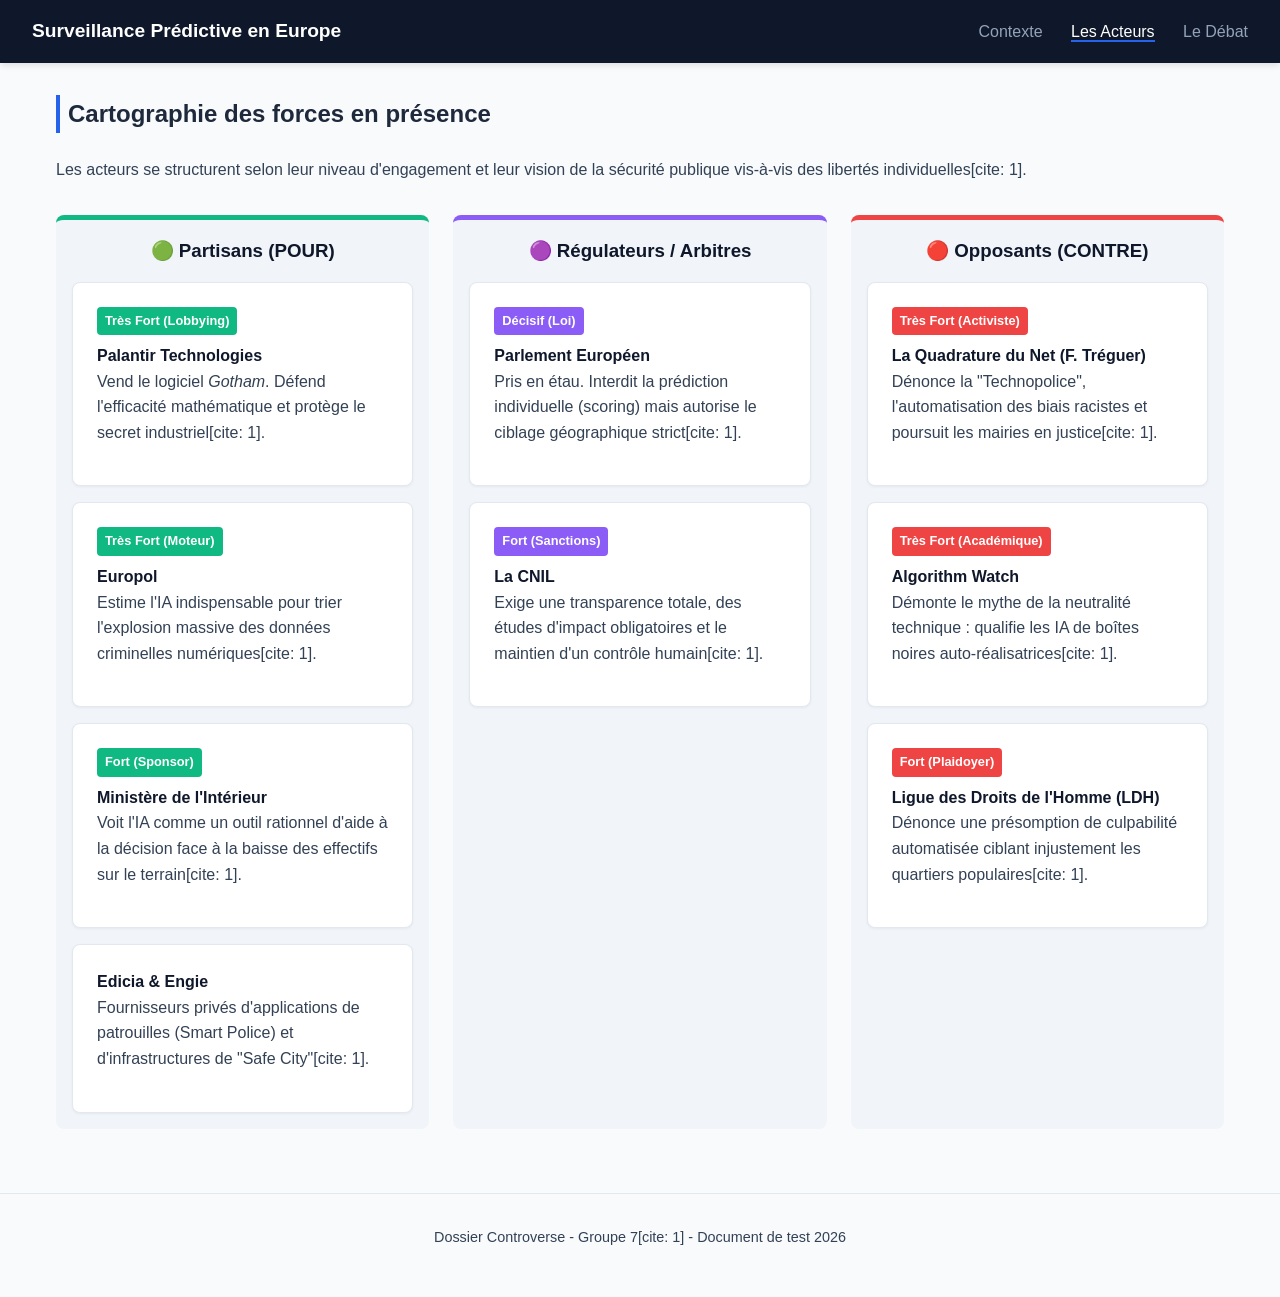
==== acteurs.html @ a868aa80 "Add files via upload" ====
<!-- acteurs.html -->
<!DOCTYPE html>
<html lang="fr">
<head>
    <meta charset="UTF-8">
    <meta name="viewport" content="width=device-width, initial-scale=1.0">
    <title>Les Acteurs - Surveillance Prédictive</title>
    <link rel="stylesheet" href="style.css">
    <style>
        .mapping-container {
            display: grid;
            grid-template-columns: 1fr 1fr 1fr;
            gap: 1.5rem;
            margin-top: 2rem;
        }
        .column {
            background: #f1f5f9;
            padding: 1rem;
            border-radius: 0.5rem;
            border-top: 5px solid #cbd5e1;
        }
        .column.pour-col { border-top-color: var(--pour); }
        .column.arbitre-col { border-top-color: var(--arbitre); }
        .column.contre-col { border-top-color: var(--contre); }
        .column h3 { text-align: center; margin-bottom: 1rem; }
    </style>
</head>
<body>

    <header>
        <h1>Surveillance Prédictive en Europe</h1>
        <nav>
            <a href="index.html">Contexte</a>
            <a href="acteurs.html" class="active">Les Acteurs</a>
            <a href="arguments.html">Le Débat</a>
        </nav>
    </header>

    <main>
        <h2>Cartographie des forces en présence</h2>
        <p>Les acteurs se structurent selon leur niveau d'engagement et leur vision de la sécurité publique vis-à-vis des libertés individuelles[cite: 1].</p>

        <div class="mapping-container">
            <!-- COLONNE POUR -->
            <div class="column pour-col">
                <h3>🟢 Partisans (POUR)</h3>
                
                <div class="card" style="margin-bottom: 1rem;">
                    <span class="badge pour">Très Fort (Lobbying)</span>
                    <h4>Palantir Technologies</h4>
                    <p>Vend le logiciel <i>Gotham</i>. Défend l'efficacité mathématique et protège le secret industriel[cite: 1].</p>
                </div>

                <div class="card" style="margin-bottom: 1rem;">
                    <span class="badge pour">Très Fort (Moteur)</span>
                    <h4>Europol</h4>
                    <p>Estime l'IA indispensable pour trier l'explosion massive des données criminelles numériques[cite: 1].</p>
                </div>

                <div class="card" style="margin-bottom: 1rem;">
                    <span class="badge pour">Fort (Sponsor)</span>
                    <h4>Ministère de l'Intérieur</h4>
                    <p>Voit l'IA comme un outil rationnel d'aide à la décision face à la baisse des effectifs sur le terrain[cite: 1].</p>
                </div>

                <div class="card">
                    <h4>Edicia & Engie</h4>
                    <p>Fournisseurs privés d'applications de patrouilles (Smart Police) et d'infrastructures de "Safe City"[cite: 1].</p>
                </div>
            </div>

            <!-- COLONNE ARBITRES -->
            <div class="column arbitre-col">
                <h3>🟣 Régulateurs / Arbitres</h3>
                
                <div class="card" style="margin-bottom: 1rem;">
                    <span class="badge arbitre">Décisif (Loi)</span>
                    <h4>Parlement Européen</h4>
                    <p>Pris en étau. Interdit la prédiction individuelle (scoring) mais autorise le ciblage géographique strict[cite: 1].</p>
                </div>

                <div class="card">
                    <span class="badge arbitre">Fort (Sanctions)</span>
                    <h4>La CNIL</h4>
                    <p>Exige une transparence totale, des études d'impact obligatoires et le maintien d'un contrôle humain[cite: 1].</p>
                </div>
            </div>

            <!-- COLONNE CONTRE -->
            <div class="column contre-col">
                <h3>🔴 Opposants (CONTRE)</h3>
                
                <div class="card" style="margin-bottom: 1rem;">
                    <span class="badge contre">Très Fort (Activiste)</span>
                    <h4>La Quadrature du Net (F. Tréguer)</h4>
                    <p>Dénonce la "Technopolice", l'automatisation des biais racistes et poursuit les mairies en justice[cite: 1].</p>
                </div>

                <div class="card" style="margin-bottom: 1rem;">
                    <span class="badge contre">Très Fort (Académique)</span>
                    <h4>Algorithm Watch</h4>
                    <p>Démonte le mythe de la neutralité technique : qualifie les IA de boîtes noires auto-réalisatrices[cite: 1].</p>
                </div>

                <div class="card">
                    <span class="badge contre">Fort (Plaidoyer)</span>
                    <h4>Ligue des Droits de l'Homme (LDH)</h4>
                    <p>Dénonce une présomption de culpabilité automatisée ciblant injustement les quartiers populaires[cite: 1].</p>
                </div>
            </div>
        </div>
    </main>

    <footer>
        <p>Dossier Controverse - Groupe 7[cite: 1] - Document de test 2026</p>
    </footer>

</body>
</html>
---- style.css ----
/* style.css */
:root {
    --bg-color: #f8fafc;
    --text-color: #0f172a;
    --primary: #2563eb;
    --primary-hover: #1d4ed8;
    --card-bg: #ffffff;
    --border: #e2e8f0;
    --pour: #10b981;
    --contre: #ef4444;
    --arbitre: #8b5cf6;
}

* {
    box-sizing: border-box;
    margin: 0;
    padding: 0;
    font-family: 'Segoe UI', Tahoma, Geneva, Verdana, sans-serif;
}

body {
    background-color: var(--bg-color);
    color: var(--text-color);
    line-height: 1.6;
}

header {
    background-color: #0f172a;
    color: white;
    position: sticky;
    top: 0;
    z-index: 100;
    padding: 1rem 2rem;
    display: flex;
    justify-content: space-between;
    align-items: center;
    box-shadow: 0 4px 6px -1px rgba(0, 0, 0, 0.1);
}

header h1 {
    font-size: 1.2rem;
}

nav a {
    color: #94a3b8;
    text-decoration: none;
    margin-left: 1.5rem;
    font-weight: 500;
    transition: color 0.2s;
}

nav a:hover, nav a.active {
    color: white;
    border-bottom: 2px solid var(--primary);
}

main {
    max-width: 1200px;
    margin: 2rem auto;
    padding: 0 1rem;
}

.hero {
    background: linear-gradient(135deg, #1e3a8a, #0f172a);
    color: white;
    padding: 3rem 2rem;
    border-radius: 0.75rem;
    margin-bottom: 2rem;
}

h2 {
    margin-bottom: 1.5rem;
    color: #1e293b;
    border-left: 4px solid var(--primary);
    padding-left: 0.5rem;
}

p {
    margin-bottom: 1rem;
    color: #334155;
}

/* Grilles et Cartes */
.grid {
    display: grid;
    grid-template-columns: repeat(auto-fit, minmax(300px, 1fr));
    gap: 1.5rem;
    margin-top: 1.5rem;
}

.card {
    background-color: var(--card-bg);
    border: 1px solid var(--border);
    border-radius: 0.5rem;
    padding: 1.5rem;
    box-shadow: 0 1px 3px rgba(0,0,0,0.05);
}

.badge {
    display: inline-block;
    padding: 0.25rem 0.5rem;
    border-radius: 0.25rem;
    font-size: 0.8rem;
    font-weight: bold;
    color: white;
    margin-bottom: 0.5rem;
}

.badge.pour { background-color: var(--pour); }
.badge.contre { background-color: var(--contre); }
.badge.arbitre { background-color: var(--arbitre); }

/* Chronologie */
.timeline {
    border-left: 3px solid var(--border);
    margin: 2rem 0;
    padding-left: 1.5rem;
}

.timeline-item {
    position: relative;
    margin-bottom: 1.5rem;
}

.timeline-item::before {
    content: '';
    position: absolute;
    left: calc(-1.5rem - 7px);
    top: 0.25rem;
    width: 12px;
    height: 12px;
    border-radius: 50%;
    background-color: var(--primary);
}

footer {
    text-align: center;
    padding: 2rem;
    margin-top: 4rem;
    border-top: 1px solid var(--border);
    color: #64748b;
    font-size: 0.9rem;
}
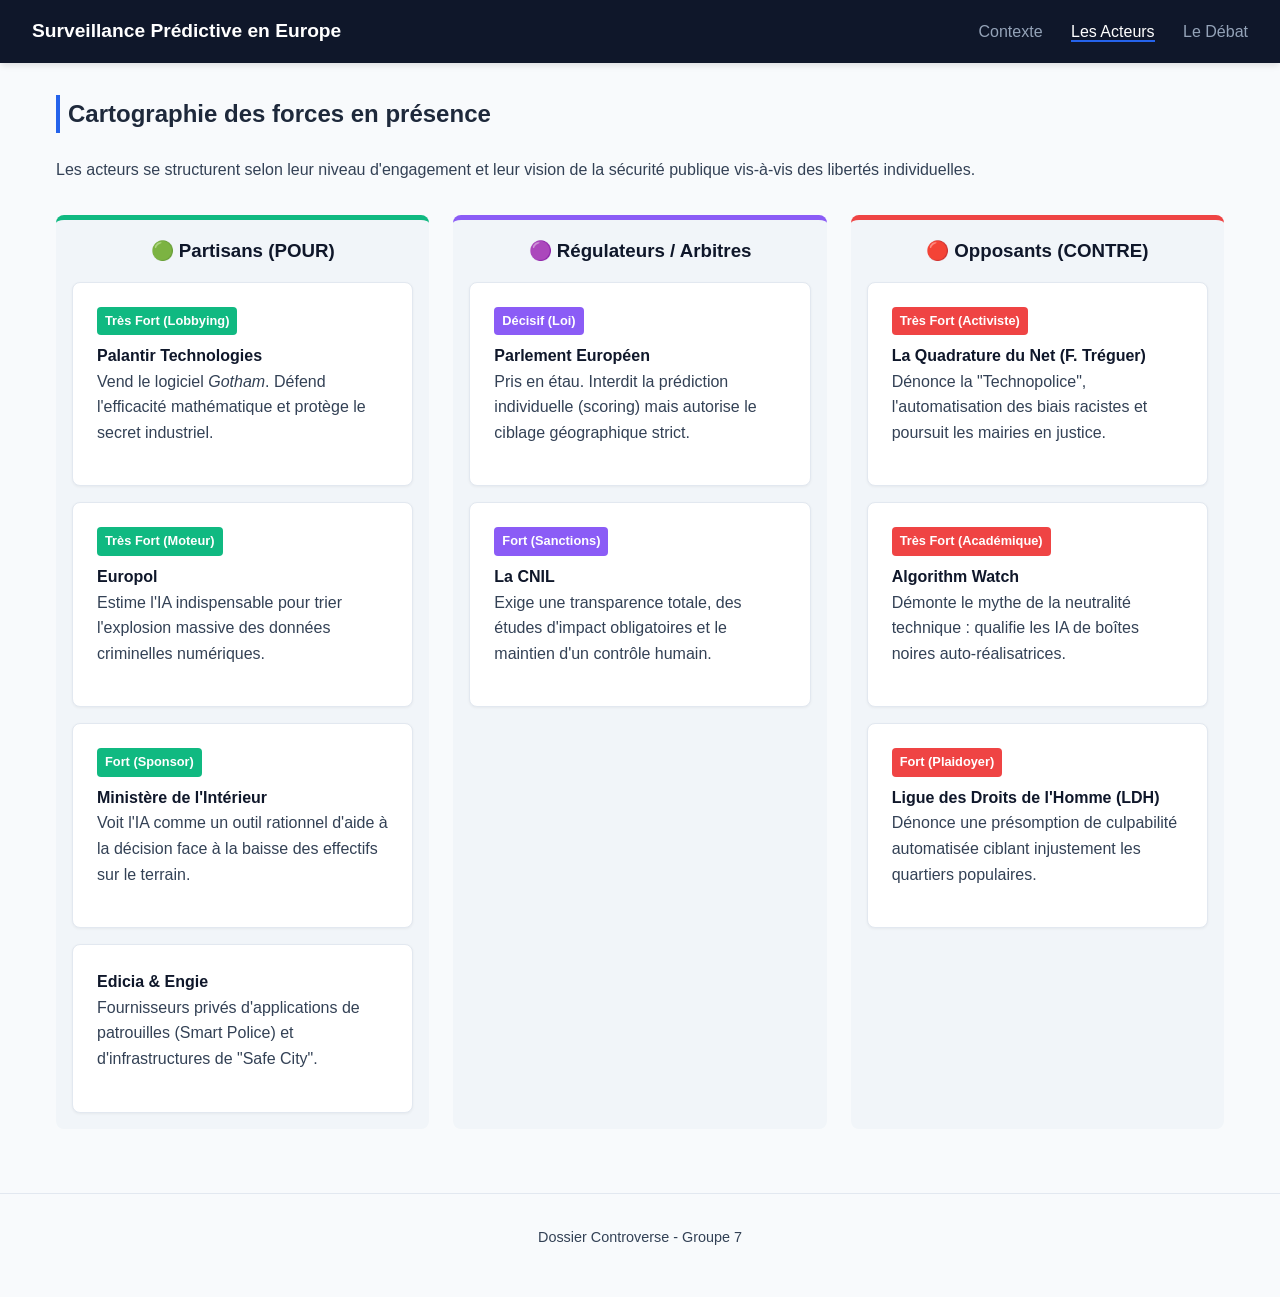
==== commit 53ce6d85: "Add files via upload" ====
--- a/acteurs.html
+++ b/acteurs.html
@@ -38,7 +38,7 @@
 
     <main>
         <h2>Cartographie des forces en présence</h2>
-        <p>Les acteurs se structurent selon leur niveau d'engagement et leur vision de la sécurité publique vis-à-vis des libertés individuelles[cite: 1].</p>
+        <p>Les acteurs se structurent selon leur niveau d'engagement et leur vision de la sécurité publique vis-à-vis des libertés individuelles.</p>
 
         <div class="mapping-container">
             <!-- COLONNE POUR -->
@@ -48,24 +48,24 @@
                 <div class="card" style="margin-bottom: 1rem;">
                     <span class="badge pour">Très Fort (Lobbying)</span>
                     <h4>Palantir Technologies</h4>
-                    <p>Vend le logiciel <i>Gotham</i>. Défend l'efficacité mathématique et protège le secret industriel[cite: 1].</p>
+                    <p>Vend le logiciel <i>Gotham</i>. Défend l'efficacité mathématique et protège le secret industriel.</p>
                 </div>
 
                 <div class="card" style="margin-bottom: 1rem;">
                     <span class="badge pour">Très Fort (Moteur)</span>
                     <h4>Europol</h4>
-                    <p>Estime l'IA indispensable pour trier l'explosion massive des données criminelles numériques[cite: 1].</p>
+                    <p>Estime l'IA indispensable pour trier l'explosion massive des données criminelles numériques.</p>
                 </div>
 
                 <div class="card" style="margin-bottom: 1rem;">
                     <span class="badge pour">Fort (Sponsor)</span>
                     <h4>Ministère de l'Intérieur</h4>
-                    <p>Voit l'IA comme un outil rationnel d'aide à la décision face à la baisse des effectifs sur le terrain[cite: 1].</p>
+                    <p>Voit l'IA comme un outil rationnel d'aide à la décision face à la baisse des effectifs sur le terrain.</p>
                 </div>
 
                 <div class="card">
                     <h4>Edicia & Engie</h4>
-                    <p>Fournisseurs privés d'applications de patrouilles (Smart Police) et d'infrastructures de "Safe City"[cite: 1].</p>
+                    <p>Fournisseurs privés d'applications de patrouilles (Smart Police) et d'infrastructures de "Safe City".</p>
                 </div>
             </div>
 
@@ -76,13 +76,13 @@
                 <div class="card" style="margin-bottom: 1rem;">
                     <span class="badge arbitre">Décisif (Loi)</span>
                     <h4>Parlement Européen</h4>
-                    <p>Pris en étau. Interdit la prédiction individuelle (scoring) mais autorise le ciblage géographique strict[cite: 1].</p>
+                    <p>Pris en étau. Interdit la prédiction individuelle (scoring) mais autorise le ciblage géographique strict.</p>
                 </div>
 
                 <div class="card">
                     <span class="badge arbitre">Fort (Sanctions)</span>
                     <h4>La CNIL</h4>
-                    <p>Exige une transparence totale, des études d'impact obligatoires et le maintien d'un contrôle humain[cite: 1].</p>
+                    <p>Exige une transparence totale, des études d'impact obligatoires et le maintien d'un contrôle humain.</p>
                 </div>
             </div>
 
@@ -93,26 +93,26 @@
                 <div class="card" style="margin-bottom: 1rem;">
                     <span class="badge contre">Très Fort (Activiste)</span>
                     <h4>La Quadrature du Net (F. Tréguer)</h4>
-                    <p>Dénonce la "Technopolice", l'automatisation des biais racistes et poursuit les mairies en justice[cite: 1].</p>
+                    <p>Dénonce la "Technopolice", l'automatisation des biais racistes et poursuit les mairies en justice.</p>
                 </div>
 
                 <div class="card" style="margin-bottom: 1rem;">
                     <span class="badge contre">Très Fort (Académique)</span>
                     <h4>Algorithm Watch</h4>
-                    <p>Démonte le mythe de la neutralité technique : qualifie les IA de boîtes noires auto-réalisatrices[cite: 1].</p>
+                    <p>Démonte le mythe de la neutralité technique : qualifie les IA de boîtes noires auto-réalisatrices.</p>
                 </div>
 
                 <div class="card">
                     <span class="badge contre">Fort (Plaidoyer)</span>
                     <h4>Ligue des Droits de l'Homme (LDH)</h4>
-                    <p>Dénonce une présomption de culpabilité automatisée ciblant injustement les quartiers populaires[cite: 1].</p>
+                    <p>Dénonce une présomption de culpabilité automatisée ciblant injustement les quartiers populaires.</p>
                 </div>
             </div>
         </div>
     </main>
 
     <footer>
-        <p>Dossier Controverse - Groupe 7[cite: 1] - Document de test 2026</p>
+        <p>Dossier Controverse - Groupe 7</p>
     </footer>
 
 </body>
--- a/style.css
+++ b/style.css
@@ -140,4 +140,13 @@
     border-top: 1px solid var(--border);
     color: #64748b;
     font-size: 0.9rem;
+}
+
+/* Correction de la visibilité dans le bandeau bleu */
+.hero h2 {
+    color: #ffffff !important; /* Force le grand titre en blanc pur */
+}
+
+.hero p {
+    color: #e2e8f0 !important; /* Force la description en blanc légèrement grisé très lisible */
 }
